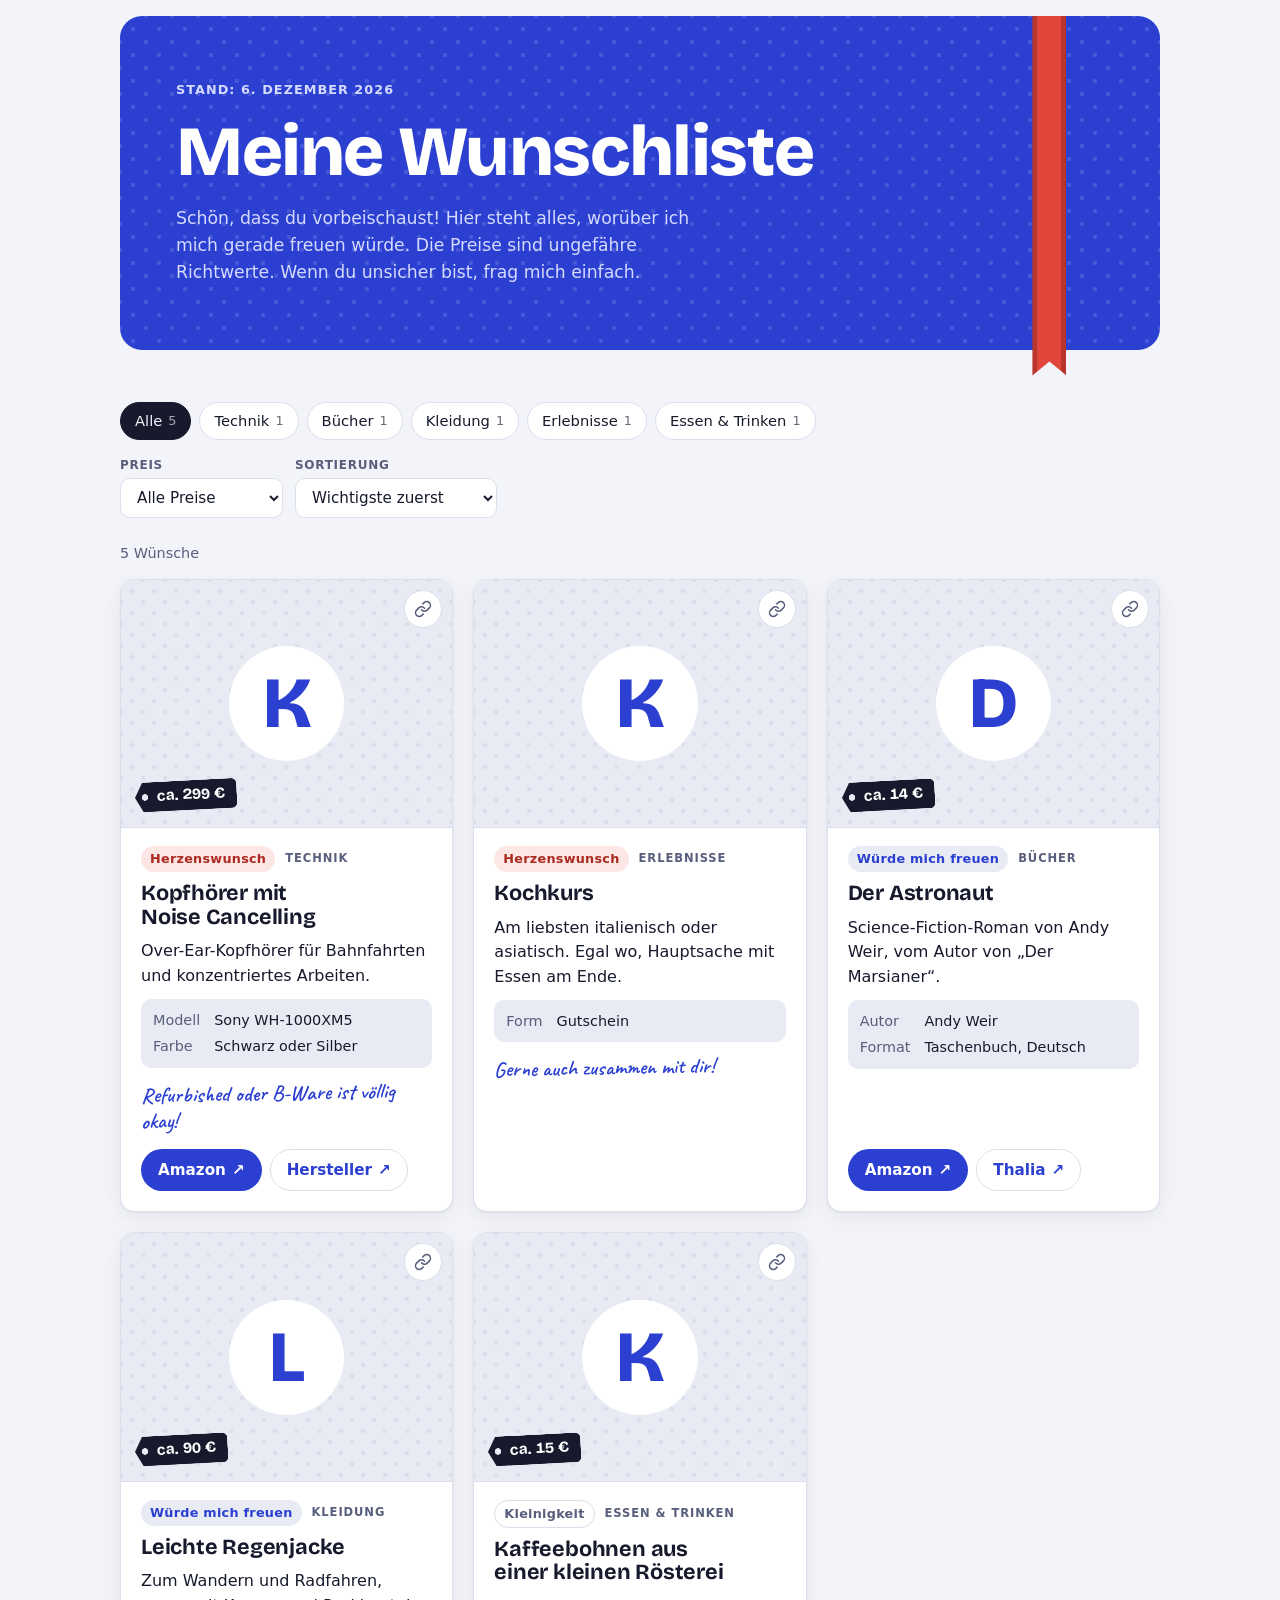
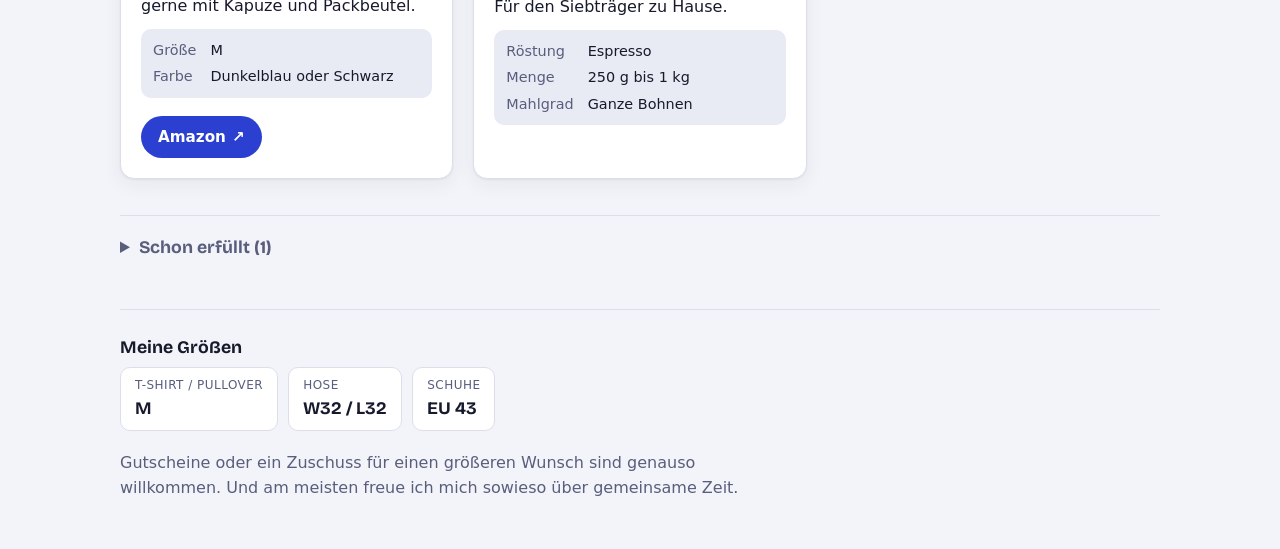
==== index.html @ c7979148 "Wunschliste-Website: erste Version Statische Seite ohne Build-Schritt, Inhalte in wuensche.js: - Wun" ====
<!doctype html>
<html lang="de">
<head>
  <meta charset="utf-8">
  <meta name="viewport" content="width=device-width, initial-scale=1, viewport-fit=cover">
  <title>Meine Wunschliste</title>

  <!-- Nicht in Suchmaschinen anzeigen: Nur wer den Link hat, findet die Seite. -->
  <meta name="robots" content="noindex, nofollow">

  <!-- Vorschau beim Teilen (WhatsApp, Signal, Telegram …).
       Wenn die Seite unter einer anderen Adresse liegt, die beiden URLs unten anpassen. -->
  <meta name="description" content="Alles, worüber ich mich gerade freuen würde, mit Links zum Shop.">
  <meta property="og:type" content="website">
  <meta property="og:title" content="Meine Wunschliste">
  <meta property="og:description" content="Alles, worüber ich mich gerade freuen würde, mit Links zum Shop.">
  <meta property="og:url" content="https://maximilianhankomh-netizen.github.io/Wunschliste/">
  <meta property="og:image" content="https://maximilianhankomh-netizen.github.io/Wunschliste/vorschau.png">
  <meta property="og:image:width" content="1200">
  <meta property="og:image:height" content="630">
  <meta name="twitter:card" content="summary_large_image">

  <link rel="icon" href="favicon.svg" type="image/svg+xml">
  <meta name="theme-color" content="#2b3fd1">
  <link rel="stylesheet" href="style.css">
</head>
<body>
  <div class="seite">
    <header class="kopf">
      <div class="kopf-inhalt">
        <p class="kopf-label">Wunschzettel</p>
        <h1 id="titel">Meine Wunschliste</h1>
        <p id="einleitung" class="einleitung"></p>
        <div id="amazon-box" class="amazon-box" hidden>
          <a id="amazon-link" class="knopf knopf-hell" href="#" target="_blank" rel="noopener">
            Zur Amazon-Wunschliste <span aria-hidden="true">↗</span>
          </a>
          <p class="amazon-tipp">
            Was du dort kaufst, markiert Amazon automatisch als gekauft. So wird nichts doppelt verschenkt.
          </p>
        </div>
      </div>
    </header>

    <main>
      <section class="werkzeuge" aria-label="Wünsche filtern und sortieren">
        <div class="kategorien" id="kategorien" role="group" aria-label="Kategorie"></div>
        <div class="auswahl">
          <label class="feld">
            <span>Preis</span>
            <select id="preis-filter">
              <option value="alle">Alle Preise</option>
              <option value="0-25">bis 25 €</option>
              <option value="25-75">25 bis 75 €</option>
              <option value="75-150">75 bis 150 €</option>
              <option value="150-">über 150 €</option>
            </select>
          </label>
          <label class="feld">
            <span>Sortierung</span>
            <select id="sortierung">
              <option value="prioritaet">Wichtigste zuerst</option>
              <option value="preis-auf">Günstigste zuerst</option>
              <option value="preis-ab">Teuerste zuerst</option>
            </select>
          </label>
        </div>
      </section>

      <p id="anzahl" class="anzahl" aria-live="polite"></p>

      <div id="fehler" class="fehler" role="alert" hidden></div>

      <div id="liste" class="liste"></div>

      <div id="leer" class="leer" hidden>
        <p>In dieser Auswahl gibt es gerade keine Wünsche.</p>
        <button type="button" id="zuruecksetzen" class="knopf knopf-rahmen">Alle Wünsche zeigen</button>
      </div>

      <details id="erfuellt" class="erfuellt" hidden>
        <summary>Schon erfüllt <span id="erfuellt-anzahl"></span></summary>
        <ul id="erfuellt-liste"></ul>
      </details>
    </main>

    <footer class="fuss">
      <div id="groessen-box" class="groessen-box" hidden>
        <h2>Meine Größen</h2>
        <dl id="groessen" class="groessen"></dl>
      </div>
      <p id="fusszeile" class="fusszeile"></p>
    </footer>
  </div>

  <div id="hinweis-toast" class="toast" role="status" aria-live="polite" hidden></div>

  <!-- Merkt sich Tippfehler in wuensche.js, damit die Seite die Zeile nennen kann. -->
  <script>window.WL_FEHLER = []; addEventListener("error", function (e) { window.WL_FEHLER.push(e); });</script>
  <script src="wuensche.js"></script>
  <script src="app.js"></script>
</body>
</html>
---- style.css ----
/* Eigene Schriften liegen im Ordner "schriften" (keine Verbindung zu Google & Co. nötig). */
@font-face {
  font-family: "Bricolage Grotesque";
  src: url("schriften/bricolage-grotesque.woff2") format("woff2");
  font-weight: 200 800;
  font-display: swap;
}
@font-face {
  font-family: "Caveat";
  src: url("schriften/caveat.woff2") format("woff2");
  font-weight: 600;
  font-display: swap;
}

/* Layout: Der Kopf ist ein eingepacktes Geschenk (blaues Geschenkpapier, rote Schleife),
   darunter ein ruhiges Raster aus Wunschkarten mit Preis-Anhänger. */
:root {
  --papier: #f3f4f9;
  --karte: #ffffff;
  --tinte: #171a2c;
  --grau: #585e7c;
  --linie: #dcdfeb;
  --flaeche: #e8eaf4;
  --blau: #2b3fd1;
  --blau-text: #2b3fd1;
  --blau-hover: #2232b0;
  --auf-blau: #ffffff;
  --kopf: #2b3fd1;
  --kopf-text: #ffffff;
  --kopf-gedaempft: #d5daff;
  --kopf-punkt: rgba(255, 255, 255, 0.13);
  --schleife: #e0463c;
  --schleife-dunkel: #b9342b;
  --herz-bg: #fde7e5;
  --herz-text: #ac2a21;
  --tag-bg: #171a2c;
  --tag-text: #ffffff;
  --bild-bg: #ffffff;
  --schatten: 0 1px 2px rgba(23, 26, 44, 0.06), 0 6px 20px rgba(23, 26, 44, 0.06);

  --schrift-display: "Bricolage Grotesque", "Avenir Next", "Segoe UI", system-ui, sans-serif;
  --schrift-text: system-ui, -apple-system, "Segoe UI", Roboto, "Helvetica Neue", Arial, sans-serif;
  --schrift-hand: "Caveat", "Segoe Print", "Bradley Hand", "Comic Sans MS", cursive;

  --radius: 14px;
  --breite: 1120px;
  --rand: clamp(16px, 4vw, 40px);
}

@media (prefers-color-scheme: dark) {
  :root:not([data-theme="light"]) {
    --papier: #0f111b;
    --karte: #181b29;
    --tinte: #eceef8;
    --grau: #a3a9c6;
    --linie: #2b2f45;
    --flaeche: #222639;
    --blau: #4c5ef0;
    --blau-text: #a3adff;
    --blau-hover: #6576ff;
    --auf-blau: #ffffff;
    --kopf: #2333b4;
    --kopf-text: #ffffff;
    --kopf-gedaempft: #c9cffc;
    --kopf-punkt: rgba(255, 255, 255, 0.1);
    --schleife: #e5524a;
    --schleife-dunkel: #b83a33;
    --herz-bg: #3b1d20;
    --herz-text: #ff9d94;
    --tag-bg: #eceef8;
    --tag-text: #171a2c;
    --bild-bg: #ffffff;
    --schatten: 0 1px 2px rgba(0, 0, 0, 0.3), 0 6px 20px rgba(0, 0, 0, 0.25);
    color-scheme: dark;
  }
}
:root[data-theme="dark"] {
  --papier: #0f111b;
  --karte: #181b29;
  --tinte: #eceef8;
  --grau: #a3a9c6;
  --linie: #2b2f45;
  --flaeche: #222639;
  --blau: #4c5ef0;
  --blau-text: #a3adff;
  --blau-hover: #6576ff;
  --auf-blau: #ffffff;
  --kopf: #2333b4;
  --kopf-text: #ffffff;
  --kopf-gedaempft: #c9cffc;
  --kopf-punkt: rgba(255, 255, 255, 0.1);
  --schleife: #e5524a;
  --schleife-dunkel: #b83a33;
  --herz-bg: #3b1d20;
  --herz-text: #ff9d94;
  --tag-bg: #eceef8;
  --tag-text: #171a2c;
  --bild-bg: #ffffff;
  --schatten: 0 1px 2px rgba(0, 0, 0, 0.3), 0 6px 20px rgba(0, 0, 0, 0.25);
  color-scheme: dark;
}

/* ---------- Grundlagen ---------- */

*,
*::before,
*::after {
  box-sizing: border-box;
}

body {
  margin: 0;
  background: var(--papier);
  color: var(--tinte);
  font-family: var(--schrift-text);
  font-size: 1rem;
  line-height: 1.55;
  -webkit-font-smoothing: antialiased;
}

img {
  max-width: 100%;
}

[hidden] {
  display: none !important;
}

h1,
h2,
h3 {
  font-family: var(--schrift-display);
  line-height: 1.1;
  text-wrap: balance;
  margin: 0;
}

a {
  color: var(--blau-text);
}

:focus-visible {
  outline: 3px solid var(--blau);
  outline-offset: 2px;
}

.seite {
  max-width: var(--breite);
  margin: 0 auto;
  padding-inline: var(--rand);
  padding-block: 16px 48px;
}

/* ---------- Kopf: das Geschenk ---------- */

.kopf {
  position: relative;
  background-color: var(--kopf);
  background-image:
    radial-gradient(circle, var(--kopf-punkt) 2px, transparent 2.5px),
    radial-gradient(circle, var(--kopf-punkt) 2px, transparent 2.5px);
  background-size: 26px 26px;
  background-position: 0 0, 13px 13px;
  color: var(--kopf-text);
  border-radius: 22px;
  padding-block: clamp(28px, 6vw, 64px);
  padding-inline: clamp(22px, 5vw, 56px);
}

/* Die Schleife: senkrechtes Band mit eingeschnittenem Ende, das unter dem Kopf heraushängt. */
.kopf::after {
  content: "";
  position: absolute;
  top: 0;
  bottom: -26px;
  right: clamp(22px, 9%, 120px);
  width: clamp(22px, 3vw, 34px);
  background: linear-gradient(90deg, var(--schleife-dunkel) 0 14%, var(--schleife) 14% 86%, var(--schleife-dunkel) 86%);
  clip-path: polygon(0 0, 100% 0, 100% 100%, 50% calc(100% - 14px), 0 100%);
  pointer-events: none;
}

.kopf-inhalt {
  position: relative;
  /* schmal genug, dass der Text nie unter der Schleife liegt */
  max-width: min(40rem, 80%);
  display: grid;
  gap: 14px;
}

.kopf-label {
  margin: 0;
  font-size: 0.8rem;
  font-weight: 600;
  letter-spacing: 0.08em;
  text-transform: uppercase;
  color: var(--kopf-gedaempft);
}

.kopf h1 {
  font-size: clamp(2.4rem, 7.5vw, 4.4rem);
  font-weight: 800;
  letter-spacing: -0.02em;
}

.einleitung {
  margin: 0;
  max-width: 34rem;
  font-size: 1.08rem;
  color: var(--kopf-gedaempft);
}

.amazon-box {
  display: grid;
  gap: 8px;
  justify-items: start;
  margin-top: 8px;
}

.amazon-tipp {
  margin: 0;
  font-size: 0.85rem;
  color: var(--kopf-gedaempft);
  max-width: 30rem;
}

/* ---------- Knöpfe ---------- */

.knopf {
  display: inline-flex;
  align-items: center;
  justify-content: center;
  gap: 6px;
  min-height: 42px;
  padding: 8px 16px;
  border-radius: 999px;
  border: 1.5px solid transparent;
  font: 600 0.95rem/1.2 var(--schrift-text);
  text-decoration: none;
  cursor: pointer;
  transition: background-color 0.15s, color 0.15s, border-color 0.15s;
}

.knopf-hell {
  background: var(--kopf-text);
  color: var(--kopf);
}
.knopf-hell:hover {
  background: var(--kopf-gedaempft);
}

.knopf-voll {
  background: var(--blau);
  color: var(--auf-blau);
}
.knopf-voll:hover {
  background: var(--blau-hover);
}

.knopf-rahmen {
  background: transparent;
  color: var(--blau-text);
  border-color: var(--linie);
}
.knopf-rahmen:hover {
  border-color: var(--blau-text);
}

/* ---------- Filter & Sortierung ---------- */

main {
  padding-top: 52px;
}

.werkzeuge {
  display: flex;
  flex-wrap: wrap;
  align-items: end;
  justify-content: space-between;
  gap: 16px 24px;
}

.kategorien {
  display: flex;
  flex-wrap: wrap;
  gap: 8px;
  min-width: 0;
}

.chip {
  display: inline-flex;
  align-items: center;
  gap: 6px;
  min-height: 38px;
  padding: 6px 14px;
  border-radius: 999px;
  border: 1.5px solid var(--linie);
  background: var(--karte);
  color: var(--tinte);
  font: 500 0.92rem/1.2 var(--schrift-text);
  cursor: pointer;
}
.chip:hover {
  border-color: var(--blau-text);
}
.chip[aria-pressed="true"] {
  background: var(--tinte);
  border-color: var(--tinte);
  color: var(--papier);
}
.chip-zahl {
  font-size: 0.8rem;
  opacity: 0.65;
  font-variant-numeric: tabular-nums;
}

.auswahl {
  display: flex;
  flex-wrap: wrap;
  gap: 12px;
}

.feld {
  display: grid;
  gap: 4px;
  font-size: 0.75rem;
  font-weight: 600;
  letter-spacing: 0.06em;
  text-transform: uppercase;
  color: var(--grau);
}

.feld select {
  min-height: 40px;
  padding: 6px 34px 6px 12px;
  border-radius: 10px;
  border: 1.5px solid var(--linie);
  background-color: var(--karte);
  color: var(--tinte);
  font: 500 0.95rem/1.2 var(--schrift-text);
  letter-spacing: normal;
  text-transform: none;
  cursor: pointer;
}

.anzahl {
  margin: 24px 0 14px;
  color: var(--grau);
  font-size: 0.9rem;
  font-variant-numeric: tabular-nums;
}

/* ---------- Wunschkarten ---------- */

.liste {
  display: grid;
  grid-template-columns: repeat(auto-fill, minmax(min(100%, 290px), 1fr));
  gap: 20px;
}

.wunsch {
  position: relative;
  display: flex;
  flex-direction: column;
  min-width: 0;
  background: var(--karte);
  border: 1px solid var(--linie);
  border-radius: var(--radius);
  box-shadow: var(--schatten);
  overflow: hidden;
  scroll-margin-top: 24px;
}

.wunsch.hervorgehoben {
  outline: 3px solid var(--blau);
  outline-offset: 3px;
}

.wunsch-bild {
  position: relative;
  aspect-ratio: 4 / 3;
  max-width: 100%;
  background: var(--bild-bg);
  border-bottom: 1px solid var(--linie);
}

.wunsch-bild img {
  width: 100%;
  height: 100%;
  object-fit: contain;
  padding: 12px;
  display: block;
}

/* Platzhalter ohne Bild: ein Stück Geschenkpapier mit dem Anfangsbuchstaben. */
.wunsch-bild.ohne-bild {
  display: grid;
  place-items: center;
  background-color: var(--flaeche);
  background-image:
    radial-gradient(circle, var(--linie) 2px, transparent 2.5px),
    radial-gradient(circle, var(--linie) 2px, transparent 2.5px);
  background-size: 22px 22px;
  background-position: 0 0, 11px 11px;
}

.monogramm {
  font-family: var(--schrift-display);
  font-weight: 800;
  font-size: 4.5rem;
  line-height: 1;
  color: var(--blau-text);
  width: 1.6em;
  height: 1.6em;
  display: grid;
  place-items: center;
  border-radius: 50%;
  background: var(--karte);
}

/* Preis als Anhänger mit Loch */
.preis-tag {
  position: absolute;
  left: 14px;
  bottom: 14px;
  margin: 0;
  padding: 5px 12px 5px 22px;
  background:
    radial-gradient(circle at 10px 50%, var(--bild-bg) 3px, transparent 3.5px),
    var(--tag-bg);
  color: var(--tag-text);
  font: 700 0.95rem/1.3 var(--schrift-display);
  font-variant-numeric: tabular-nums;
  clip-path: polygon(8px 0, 100% 0, 100% 100%, 8px 100%, 0 50%);
  border-radius: 0 6px 6px 0;
  transform: rotate(-3deg);
  transform-origin: left center;
}
.ohne-bild .preis-tag {
  background:
    radial-gradient(circle at 10px 50%, var(--flaeche) 3px, transparent 3.5px),
    var(--tag-bg);
}

.link-kopieren {
  position: absolute;
  top: 10px;
  right: 10px;
  width: 38px;
  height: 38px;
  display: grid;
  place-items: center;
  border-radius: 50%;
  border: 1px solid var(--linie);
  background: var(--karte);
  color: var(--grau);
  cursor: pointer;
}
.link-kopieren:hover {
  color: var(--blau-text);
  border-color: var(--blau-text);
}
.link-kopieren svg {
  width: 18px;
  height: 18px;
}

.wunsch-inhalt {
  flex: 1;
  display: flex;
  flex-direction: column;
  gap: 10px;
  padding: 18px 20px 20px;
  min-width: 0;
}

.wunsch-meta {
  display: flex;
  flex-wrap: wrap;
  align-items: center;
  gap: 8px 10px;
  font-size: 0.8rem;
}

.prio {
  display: inline-flex;
  align-items: center;
  gap: 5px;
  padding: 3px 9px;
  border-radius: 999px;
  font-weight: 600;
  letter-spacing: 0.02em;
}
.prio-1 {
  background: var(--herz-bg);
  color: var(--herz-text);
}
.prio-2 {
  background: var(--flaeche);
  color: var(--blau-text);
}
.prio-3 {
  border: 1px solid var(--linie);
  color: var(--grau);
}

.kategorie {
  color: var(--grau);
  text-transform: uppercase;
  letter-spacing: 0.08em;
  font-weight: 600;
  font-size: 0.72rem;
}

.wunsch-titel {
  font-size: 1.35rem;
  font-weight: 700;
  letter-spacing: -0.01em;
  overflow-wrap: anywhere;
}

.beschreibung {
  margin: 0;
  color: var(--tinte);
  overflow-wrap: anywhere;
}

.details {
  margin: 0;
  display: grid;
  grid-template-columns: auto 1fr;
  gap: 4px 14px;
  font-size: 0.9rem;
  padding: 10px 12px;
  border-radius: 10px;
  background: var(--flaeche);
}
.details dt {
  color: var(--grau);
}
.details dd {
  margin: 0;
  font-weight: 500;
  min-width: 0;
  overflow-wrap: anywhere;
}

/* Persönliche Notiz in Handschrift */
.notiz {
  margin: 2px 0 0;
  font-family: var(--schrift-hand);
  font-weight: 600;
  font-size: 1.35rem;
  line-height: 1.2;
  color: var(--blau-text);
  transform: rotate(-1deg);
}

.wunsch-links {
  margin-top: auto;
  padding-top: 8px;
  display: flex;
  flex-wrap: wrap;
  gap: 8px;
}

/* ---------- Leere Auswahl, Fehler, Erfüllt ---------- */

.leer {
  display: grid;
  justify-items: start;
  gap: 12px;
  padding: 28px;
  border: 1.5px dashed var(--linie);
  border-radius: var(--radius);
  color: var(--grau);
}
.leer p {
  margin: 0;
}

.fehler {
  padding: 18px 20px;
  border-radius: var(--radius);
  background: var(--herz-bg);
  color: var(--herz-text);
  border: 1px solid var(--herz-text);
}
.fehler strong {
  display: block;
  margin-bottom: 4px;
}
.fehler code {
  font-size: 0.9em;
}

.erfuellt {
  margin-top: 36px;
  border-top: 1px solid var(--linie);
  padding-top: 18px;
}
.erfuellt summary {
  cursor: pointer;
  font-family: var(--schrift-display);
  font-weight: 700;
  font-size: 1.1rem;
  color: var(--grau);
}
.erfuellt ul {
  margin: 12px 0 0;
  padding: 0;
  list-style: none;
  display: flex;
  flex-wrap: wrap;
  gap: 8px;
}
.erfuellt li {
  display: inline-flex;
  align-items: center;
  gap: 6px;
  padding: 6px 12px;
  border-radius: 999px;
  background: var(--flaeche);
  color: var(--grau);
  font-size: 0.9rem;
}
.erfuellt li::before {
  content: "✓";
  color: var(--blau-text);
  font-weight: 700;
}

/* ---------- Fuß ---------- */

.fuss {
  margin-top: 48px;
  padding-top: 28px;
  border-top: 1px solid var(--linie);
  display: grid;
  gap: 20px;
  color: var(--grau);
}

.groessen-box h2 {
  font-size: 1.1rem;
  color: var(--tinte);
  margin-bottom: 10px;
}

.groessen {
  margin: 0;
  display: flex;
  flex-wrap: wrap;
  gap: 10px;
}
.groessen div {
  display: grid;
  padding: 8px 14px;
  border-radius: 10px;
  border: 1px solid var(--linie);
  background: var(--karte);
}
.groessen dt {
  font-size: 0.75rem;
  letter-spacing: 0.04em;
  text-transform: uppercase;
}
.groessen dd {
  margin: 0;
  font-family: var(--schrift-display);
  font-weight: 700;
  font-size: 1.1rem;
  color: var(--tinte);
}

.fusszeile {
  margin: 0;
  max-width: 42rem;
}

/* ---------- Hinweis-Einblendung ---------- */

.toast {
  position: fixed;
  left: 50%;
  bottom: calc(20px + env(safe-area-inset-bottom, 0px));
  transform: translateX(-50%);
  max-width: calc(100% - 32px);
  padding: 10px 18px;
  border-radius: 999px;
  background: var(--tinte);
  color: var(--papier);
  font-size: 0.92rem;
  box-shadow: var(--schatten);
  z-index: 10;
}

.sr-only {
  position: absolute;
  width: 1px;
  height: 1px;
  overflow: hidden;
  clip: rect(0 0 0 0);
  white-space: nowrap;
}

/* ---------- Kleine Bildschirme ---------- */

@media (max-width: 560px) {
  .werkzeuge,
  .auswahl {
    width: 100%;
  }
  .auswahl .feld {
    flex: 1 1 180px;
  }
  /* Ohne Foto reicht auf dem Handy ein flacher Streifen statt eines großen Platzhalters. */
  .wunsch-bild.ohne-bild {
    aspect-ratio: 16 / 7;
  }
  .monogramm {
    font-size: 3rem;
  }
  .feld select {
    width: 100%;
  }
}

@media (prefers-reduced-motion: no-preference) {
  .wunsch.hervorgehoben {
    animation: aufleuchten 1.2s ease-out;
  }
  @keyframes aufleuchten {
    from {
      outline-color: var(--schleife);
      outline-offset: 10px;
    }
  }
}
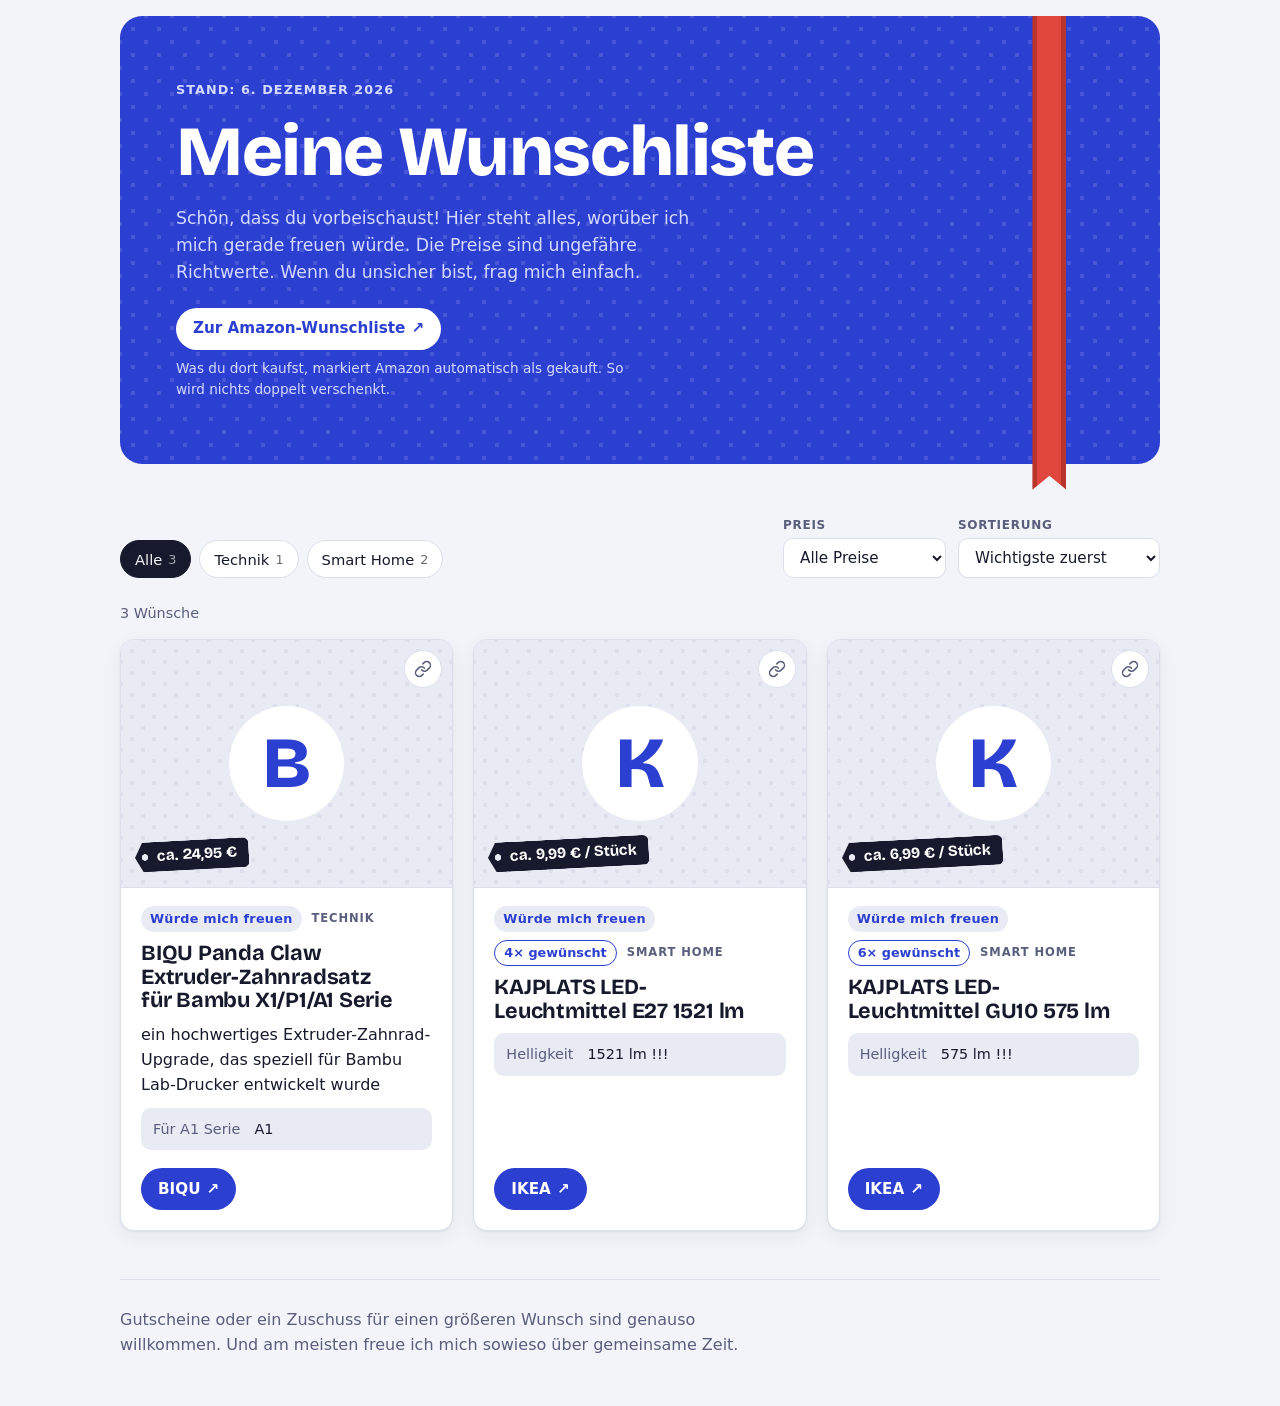
==== commit a91fecbf: "Mehrere Wunschlisten, z. B. für eine zweite Person - Weitere Listen als listen/<name>.js, zu sehen u" ====
--- a/index.html
+++ b/index.html
@@ -28,7 +28,10 @@
   <div class="seite">
     <header class="kopf">
       <div class="kopf-inhalt">
-        <p class="kopf-label">Wunschzettel</p>
+        <div class="kopf-zeile">
+          <p class="kopf-label">Wunschzettel</p>
+          <a id="admin-link" class="admin-link" href="admin.html" hidden>Bearbeiten</a>
+        </div>
         <h1 id="titel">Meine Wunschliste</h1>
         <p id="einleitung" class="einleitung"></p>
         <div id="amazon-box" class="amazon-box" hidden>
@@ -97,7 +100,33 @@
 
   <!-- Merkt sich Tippfehler in wuensche.js, damit die Seite die Zeile nennen kann. -->
   <script>window.WL_FEHLER = []; addEventListener("error", function (e) { window.WL_FEHLER.push(e); });</script>
-  <script src="wuensche.js"></script>
-  <script src="app.js"></script>
+  <!-- Welche Liste? Ohne Angabe die Hauptliste (wuensche.js), mit …/?liste=lena die Datei listen/lena.js.
+       Die Daten werden immer frisch geladen (am Cache vorbei), damit Änderungen sofort sichtbar sind; danach app.js. -->
+  <script>
+    (function () {
+      var treffer = /[?&]liste=([^&#]*)/.exec(location.search);
+      var liste = "";
+      try {
+        liste = treffer ? decodeURIComponent(treffer[1]).replace(/^\s+|\s+$/g, "").toLowerCase() : "";
+      } catch (e) {
+        liste = treffer[1];
+      }
+      window.WL_LISTE = liste;
+      window.WL_DATEI = liste ? "listen/" + liste + ".js" : "wuensche.js";
+
+      function weiter(ladefehler) {
+        if (ladefehler) window.WL_LADEFEHLER = true;
+        var app = document.createElement("script");
+        app.src = "app.js";
+        document.body.appendChild(app);
+      }
+      if (liste && !/^[a-z0-9-]+$/.test(liste)) return weiter(true);
+      var daten = document.createElement("script");
+      daten.src = window.WL_DATEI + "?v=" + Date.now();
+      daten.onload = function () { weiter(false); };
+      daten.onerror = function () { weiter(true); };
+      document.body.appendChild(daten);
+    })();
+  </script>
 </body>
 </html>
--- a/style.css
+++ b/style.css
@@ -188,6 +188,29 @@
   gap: 14px;
 }
 
+.kopf-zeile {
+  display: flex;
+  flex-wrap: wrap;
+  align-items: center;
+  gap: 8px 14px;
+}
+
+.admin-link {
+  display: inline-flex;
+  align-items: center;
+  min-height: 30px;
+  padding: 3px 12px;
+  border-radius: 999px;
+  border: 1px solid var(--kopf-gedaempft);
+  color: var(--kopf-text);
+  font-size: 0.82rem;
+  font-weight: 600;
+  text-decoration: none;
+}
+.admin-link:hover {
+  background: var(--kopf-punkt);
+}
+
 .kopf-label {
   margin: 0;
   font-size: 0.8rem;
@@ -222,6 +245,13 @@
   font-size: 0.85rem;
   color: var(--kopf-gedaempft);
   max-width: 30rem;
+}
+
+/* Zeilenumbrüche aus der Admin-Seite (Begrüßung, Beschreibung, Fußzeile) anzeigen */
+.einleitung,
+.beschreibung,
+.fusszeile {
+  white-space: pre-line;
 }
 
 /* ---------- Knöpfe ---------- */
@@ -502,6 +532,18 @@
 .prio-3 {
   border: 1px solid var(--linie);
   color: var(--grau);
+}
+
+/* „3× gewünscht“ */
+.anzahl-chip {
+  display: inline-flex;
+  align-items: center;
+  padding: 2px 9px;
+  border-radius: 999px;
+  border: 1.5px solid var(--blau-text);
+  color: var(--blau-text);
+  font-weight: 700;
+  font-variant-numeric: tabular-nums;
 }
 
 .kategorie {
